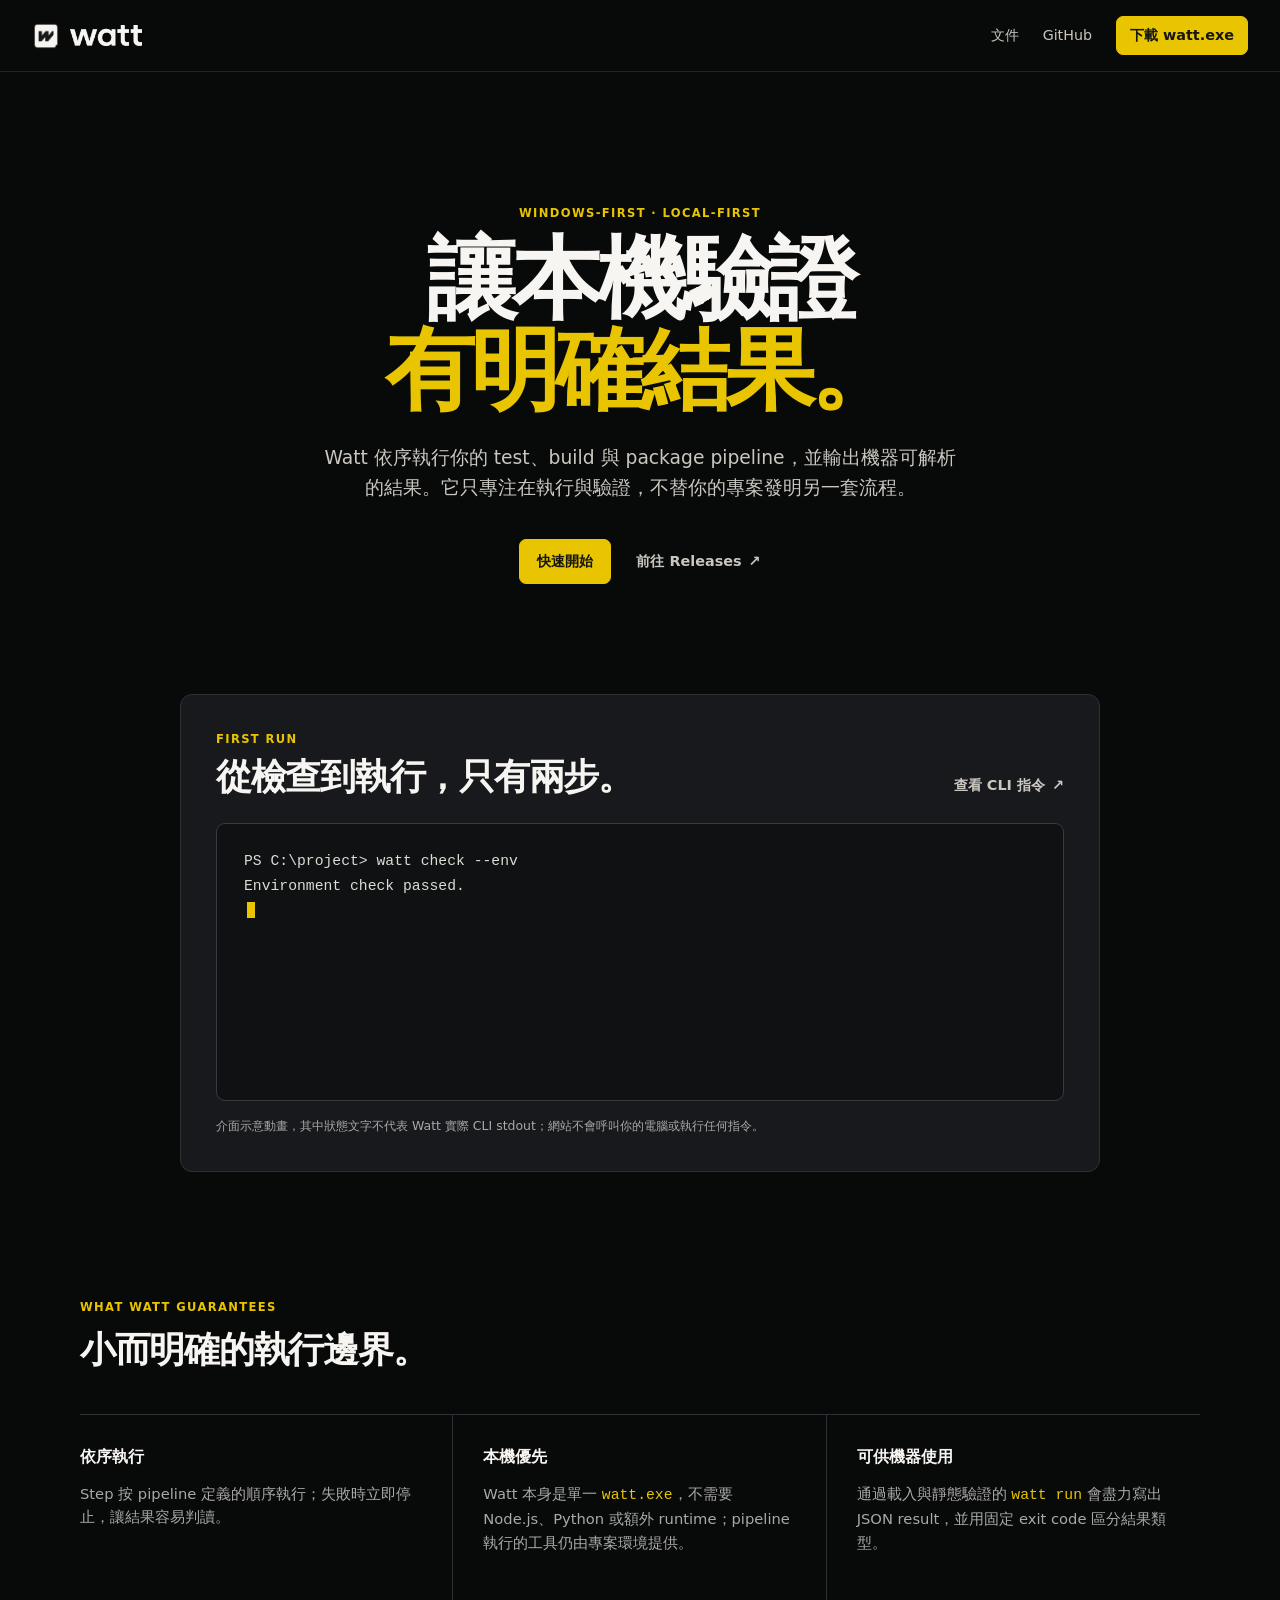
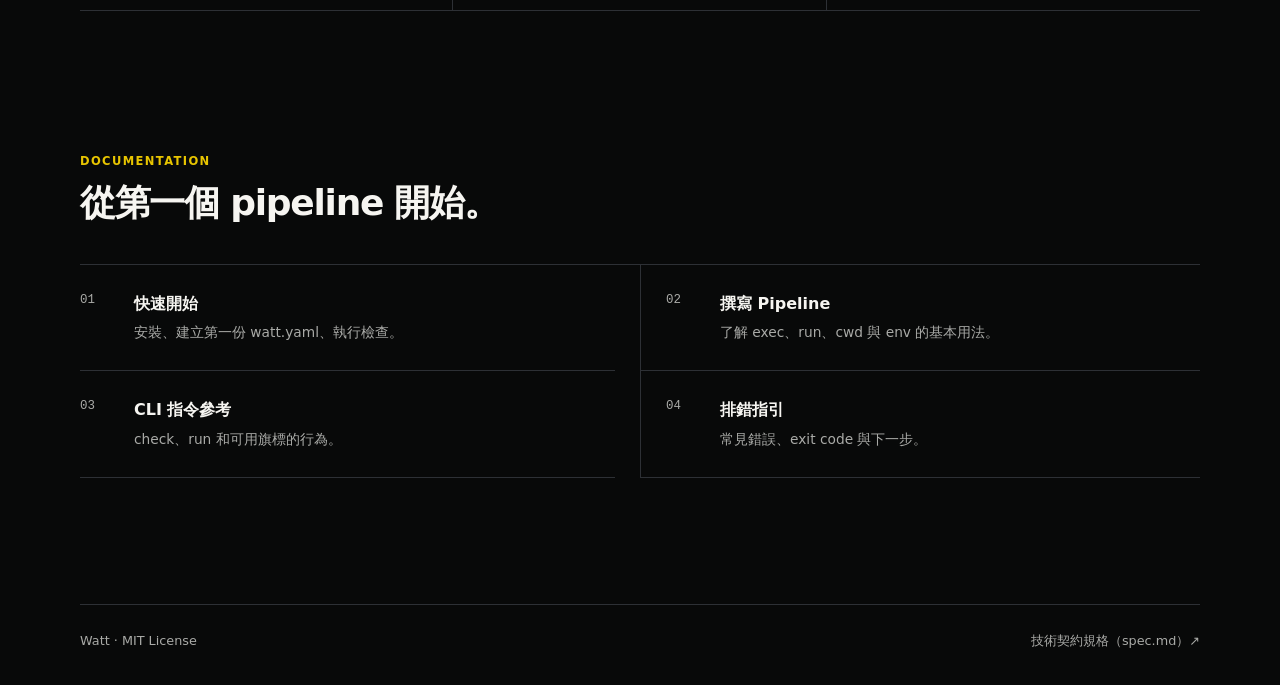
==== site/index.html @ a0d7e228 "site：新增官方網站與文件站（Issue #47／#48／#49） 首頁（品牌 hero、打字機互動示意、四篇文件入口卡片）＋ 四篇使用者導向文件（快速開始、watt.yaml 撰寫手冊、CLI 指" ====
<!doctype html>
<html lang="zh-Hant">
<head>
  <meta charset="utf-8">
  <meta name="viewport" content="width=device-width, initial-scale=1">
  <title>Watt — 本機 Pipeline 執行與驗證</title>
  <meta name="description" content="Watt 是 Windows-first、local-first 的確定性 Pipeline 執行與驗證引擎。">
  <link rel="icon" type="image/png" sizes="32x32" href="assets/img/favicon-32.png">
  <link rel="apple-touch-icon" href="assets/img/apple-touch-icon.png">
  <link rel="stylesheet" href="assets/site.css">
  <script src="assets/site.js" defer></script>
</head>
<body class="home-page">
  <header class="site-header">
    <a class="brand" href="index.html" aria-label="Watt 首頁"><img src="assets/img/watt-icon-inverse.png" width="28" height="28" alt=""><img class="brand-wordmark" src="assets/img/watt-wordmark-reverse.png" width="72" height="21" alt="Watt"></a>
    <nav class="header-nav" aria-label="主要導覽"><a href="docs/getting-started.html">文件</a><a href="https://github.com/bext1998/WattCIAutomationEngine">GitHub</a><a class="button button-small" href="https://github.com/bext1998/WattCIAutomationEngine/releases">下載 watt.exe</a></nav>
  </header>
  <main>
    <section class="home-hero">
      <div class="eyebrow">WINDOWS-FIRST · LOCAL-FIRST</div>
      <h1>讓本機驗證<br><span>有明確結果。</span></h1>
      <p>Watt 依序執行你的 test、build 與 package pipeline，並輸出機器可解析的結果。它只專注在執行與驗證，不替你的專案發明另一套流程。</p>
      <div class="hero-actions"><a class="button" href="docs/getting-started.html">快速開始</a><a class="text-link" href="https://github.com/bext1998/WattCIAutomationEngine/releases">前往 Releases <span aria-hidden="true">↗</span></a></div>
    </section>
    <section class="terminal-showcase" aria-labelledby="terminal-title">
      <div class="terminal-heading"><div><p class="eyebrow">FIRST RUN</p><h2 id="terminal-title">從檢查到執行，只有兩步。</h2></div><a class="text-link" href="docs/cli-reference.html">查看 CLI 指令 <span aria-hidden="true">↗</span></a></div>
      <div class="terminal" data-terminal aria-label="Watt CLI 操作示意動畫"><pre><code data-terminal-output></code><span class="terminal-cursor" aria-hidden="true"></span></pre><template>PS C:\project&gt; watt check --env
Environment check passed.

PS C:\project&gt; watt run
✓ Test
✓ Build

Pipeline "default" completed successfully.
Result written to .watt\result.json</template></div>
      <p class="terminal-caption">介面示意動畫，其中狀態文字不代表 Watt 實際 CLI stdout；網站不會呼叫你的電腦或執行任何指令。</p>
    </section>
    <section class="principles" aria-labelledby="principles-title"><div class="section-intro"><p class="eyebrow">WHAT WATT GUARANTEES</p><h2 id="principles-title">小而明確的執行邊界。</h2></div><div class="principle-grid"><article><h3>依序執行</h3><p>Step 按 pipeline 定義的順序執行；失敗時立即停止，讓結果容易判讀。</p></article><article><h3>本機優先</h3><p>Watt 本身是單一 <code>watt.exe</code>，不需要 Node.js、Python 或額外 runtime；pipeline 執行的工具仍由專案環境提供。</p></article><article><h3>可供機器使用</h3><p>通過載入與靜態驗證的 <code>watt run</code> 會盡力寫出 JSON result，並用固定 exit code 區分結果類型。</p></article></div></section>
    <section class="home-docs" aria-labelledby="docs-title"><div class="section-intro"><p class="eyebrow">DOCUMENTATION</p><h2 id="docs-title">從第一個 pipeline 開始。</h2></div><div class="docs-grid"><a href="docs/getting-started.html"><span>01</span><strong>快速開始</strong><small>安裝、建立第一份 watt.yaml、執行檢查。</small></a><a href="docs/pipeline-authoring.html"><span>02</span><strong>撰寫 Pipeline</strong><small>了解 exec、run、cwd 與 env 的基本用法。</small></a><a href="docs/cli-reference.html"><span>03</span><strong>CLI 指令參考</strong><small>check、run 和可用旗標的行為。</small></a><a href="docs/troubleshooting.html"><span>04</span><strong>排錯指引</strong><small>常見錯誤、exit code 與下一步。</small></a></div></section>
  </main>
  <footer class="site-footer"><span>Watt · MIT License</span><a href="https://github.com/bext1998/WattCIAutomationEngine/blob/main/docs/spec.md">技術契約規格（spec.md）↗</a></footer>
</body>
</html>
---- site/assets/site.css ----
:root { --watt-yellow:#e8c500; --watt-carbon:#17191c; --watt-offwhite:#f6f5f1; --watt-gray:#c9c7c0; --page:#080909; --surface:#17191c; --surface-raised:#202226; --line:#2d3035; --line-soft:#212328; --text:#f6f5f1; --muted:#a9aaa7; --dim:#72746f; --max-content:760px; font-family:Inter,ui-sans-serif,system-ui,-apple-system,BlinkMacSystemFont,"Segoe UI","Noto Sans TC",sans-serif; color:var(--text); background:var(--page); }
*{box-sizing:border-box} html{background:var(--page);scroll-behavior:smooth} body{min-width:320px;margin:0;color:var(--text);background:var(--page);line-height:1.6} a{color:inherit;text-decoration:none} button{font:inherit} code,pre{font-family:"Cascadia Code","SFMono-Regular",Consolas,monospace}
.site-header{min-height:72px;display:flex;align-items:center;justify-content:space-between;gap:24px;padding:0 32px;border-bottom:1px solid var(--line-soft)}.brand{display:inline-flex;align-items:center;gap:10px;flex-shrink:0}.brand img{display:block;object-fit:contain}.brand-wordmark{height:21px;width:auto}.header-nav{display:flex;align-items:center;gap:24px;font-size:.89rem;color:var(--watt-gray)}.header-nav>a:not(.button):hover,.text-link:hover{color:var(--watt-yellow)}.button{display:inline-flex;justify-content:center;align-items:center;min-height:42px;padding:10px 17px;border:1px solid var(--watt-yellow);border-radius:7px;color:#151610;background:var(--watt-yellow);font-size:.9rem;font-weight:700;transition:background .18s ease,border-color .18s ease}.button:hover{background:#f5d52a;border-color:#f5d52a}.button-small{min-height:36px;padding:7px 13px}.text-link{display:inline-flex;gap:7px;align-items:center;font-size:.9rem;font-weight:600;color:var(--watt-gray);transition:color .18s ease}.eyebrow{margin:0 0 12px;color:var(--watt-yellow);font-size:.72rem;font-weight:750;letter-spacing:.12em}
.home-page main{overflow:hidden}.home-hero{width:min(100% - 48px,920px);margin:0 auto;padding:132px 0 110px;text-align:center}.home-hero h1{max-width:820px;margin:0 auto 28px;font-size:clamp(2.8rem,7vw,5.8rem);line-height:1.01;letter-spacing:-.055em}.home-hero h1 span{color:var(--watt-yellow)}.home-hero>p{max-width:640px;margin:0 auto;color:var(--watt-gray);font-size:clamp(1rem,1.8vw,1.17rem)}.hero-actions{display:flex;align-items:center;justify-content:center;gap:25px;margin-top:36px}.terminal-showcase{width:min(100% - 48px,920px);margin:0 auto;padding:35px;border:1px solid var(--line);border-radius:12px;background:var(--surface)}.terminal-heading{display:flex;align-items:flex-end;justify-content:space-between;gap:24px;margin-bottom:26px}.terminal-heading .eyebrow{margin-bottom:7px}.terminal-heading h2,.section-intro h2{margin:0;letter-spacing:-.035em;font-size:clamp(1.55rem,3vw,2.25rem);line-height:1.15}.terminal{min-height:278px;padding:25px 27px;overflow:auto;border:1px solid #383b40;border-radius:9px;background:#101113}.terminal pre{margin:0;color:#d9ddd4;font-size:.92rem;line-height:1.72;white-space:pre-wrap}.terminal-cursor{display:inline-block;width:8px;height:1.1em;margin-left:3px;vertical-align:-2px;background:var(--watt-yellow);animation:blink .9s step-end infinite}.terminal-caption{margin:15px 0 0;color:var(--muted);font-size:.78rem}.principles,.home-docs{width:min(100% - 48px,1120px);margin:0 auto;padding:126px 0}.section-intro{max-width:570px}.principle-grid{display:grid;grid-template-columns:repeat(3,1fr);gap:0;margin-top:44px;border-top:1px solid var(--line);border-bottom:1px solid var(--line)}.principle-grid article{min-height:195px;padding:29px 30px 26px 0;border-right:1px solid var(--line)}.principle-grid article+article{padding-left:30px}.principle-grid article:last-child{border-right:0}.principle-grid h3{margin:0 0 12px;font-size:1rem}.principle-grid p{margin:0;color:var(--muted);font-size:.92rem}.principle-grid code{color:var(--watt-yellow)}.home-docs{padding-top:15px}.docs-grid{display:grid;grid-template-columns:repeat(2,1fr);margin-top:40px;border-top:1px solid var(--line)}.docs-grid a{display:grid;grid-template-columns:42px 1fr;gap:0 12px;padding:26px 26px 27px 0;border-bottom:1px solid var(--line)}.docs-grid a:nth-child(odd){margin-right:25px}.docs-grid a:nth-child(even){padding-left:25px;border-left:1px solid var(--line)}.docs-grid a:hover strong{color:var(--watt-yellow)}.docs-grid span{grid-row:span 2;color:var(--muted);font-family:"Cascadia Code",monospace;font-size:.78rem}.docs-grid strong{margin-bottom:5px;font-size:1rem;transition:color .18s ease}.docs-grid small{color:var(--muted);font-size:.86rem}.site-footer{display:flex;justify-content:space-between;gap:16px;width:min(100% - 48px,1120px);margin:0 auto;padding:26px 0 34px;border-top:1px solid var(--line);color:var(--muted);font-size:.8rem}.site-footer a:hover{color:var(--watt-yellow)}
.docs-shell{display:grid;grid-template-columns:266px minmax(0,1fr) 210px;min-height:calc(100vh - 72px)}.docs-sidebar{position:sticky;top:0;align-self:start;height:calc(100vh - 72px);overflow-y:auto;padding:25px 18px 42px 24px;border-right:1px solid var(--line-soft)}.docs-sidebar h2{margin:27px 0 8px;color:var(--watt-gray);font-size:.75rem;letter-spacing:.02em}.docs-sidebar ul{margin:0;padding:0;list-style:none}.docs-sidebar a{display:block;padding:7px 9px;border-radius:6px;color:var(--muted);font-size:.87rem}.docs-sidebar a:hover{color:var(--text);background:var(--surface)}.docs-sidebar a[aria-current="page"]{color:var(--text);background:#27292d}.docs-sidebar .sidebar-home{padding-left:9px;color:var(--watt-gray)}.docs-content{width:min(calc(100% - 112px),var(--max-content));min-height:calc(100vh - 72px);margin-left:56px;padding:63px 0 110px}.docs-content h1{margin:0 0 17px;font-size:clamp(2.25rem,5vw,3.4rem);letter-spacing:-.05em;line-height:1.08}.docs-content h2{margin:60px 0 17px;padding-top:5px;font-size:1.55rem;letter-spacing:-.03em;line-height:1.2}.docs-content h3{margin:34px 0 10px;font-size:1.04rem}.docs-content p,.docs-content li{color:var(--watt-gray);font-size:.96rem}.docs-content p{margin:0 0 18px}.docs-content ul,.docs-content ol{padding-left:23px;margin:0 0 20px}.docs-content li+li{margin-top:8px}.docs-content a:not(.button){color:var(--watt-yellow);text-decoration:underline;text-underline-offset:3px}.lead{max-width:700px;color:var(--watt-gray);font-size:1.12rem!important;line-height:1.65}.guide-notice{display:flex;gap:12px;margin:30px 0 34px;padding:14px 16px;border:1px solid #4b4935;border-radius:8px;background:#201f18;color:var(--watt-gray);font-size:.86rem}.guide-notice strong{color:var(--watt-yellow);white-space:nowrap}.docs-content :not(pre)>code{padding:2px 5px;border-radius:4px;color:#e0decc;background:var(--surface-raised);font-size:.86em}.code-block{position:relative;margin:22px 0 25px;border:1px solid #34373d;border-radius:8px;overflow:hidden;background:#151618}.code-block-header{display:flex;align-items:center;justify-content:space-between;min-height:44px;padding:0 12px 0 16px;border-bottom:1px solid #34373d;color:var(--muted);font-family:"Cascadia Code",monospace;font-size:.78rem}.copy-button{padding:5px 8px;border:1px solid #55585d;border-radius:5px;color:var(--watt-gray);background:transparent;font-size:.73rem;cursor:pointer}.copy-button:hover,.copy-button:focus-visible{border-color:var(--watt-yellow);color:var(--watt-yellow);outline:0}.code-block pre{margin:0;padding:18px;overflow-x:auto;color:#e6e5dc;font-size:.84rem;line-height:1.65}.field-table,.exit-table{width:100%;margin:21px 0 28px;border-collapse:collapse;font-size:.88rem}.field-table th,.field-table td,.exit-table th,.exit-table td{padding:11px 12px;border:1px solid var(--line);text-align:left;vertical-align:top}.field-table th,.exit-table th{color:var(--watt-gray);background:var(--surface);font-size:.76rem}.field-table td,.exit-table td{color:var(--muted)}.field-table td:first-child,.exit-table td:first-child{color:var(--text);font-family:"Cascadia Code",monospace;white-space:nowrap}.callout{margin:25px 0;padding:15px 17px;border-left:3px solid var(--watt-yellow);background:var(--surface);color:var(--watt-gray);font-size:.9rem}.toc{position:sticky;top:0;align-self:start;padding:65px 20px 30px;border-left:1px solid var(--line-soft)}.toc p{margin:0 0 10px;color:var(--muted);font-size:.72rem;font-weight:700;letter-spacing:.09em}.toc a{display:block;margin:9px 0;color:var(--muted);font-size:.79rem}.toc a:hover{color:var(--watt-yellow)}.table-wrap{overflow-x:auto}
@keyframes blink{50%{opacity:0}}@media(max-width:980px){.docs-shell{grid-template-columns:225px minmax(0,1fr)}.toc{display:none}.docs-content{width:min(calc(100% - 96px),var(--max-content));margin-left:48px}}@media(max-width:700px){.site-header{min-height:62px;padding:0 18px}.header-nav{gap:14px;font-size:.8rem}.header-nav>a:nth-child(2){display:none}.button-small{min-height:32px;padding:6px 9px}.home-hero{width:min(100% - 36px,920px);padding:90px 0 74px;text-align:left}.home-hero h1,.home-hero>p{margin-left:0}.hero-actions{justify-content:flex-start}.terminal-showcase,.principles,.home-docs,.site-footer{width:min(100% - 36px,920px)}.terminal-showcase{padding:23px 18px}.terminal-heading{align-items:flex-start;flex-direction:column}.terminal{min-height:236px;padding:18px}.principles,.home-docs{padding:86px 0}.principle-grid,.docs-grid{grid-template-columns:1fr}.principle-grid article,.principle-grid article+article{min-height:auto;padding:24px 0;border-right:0;border-bottom:1px solid var(--line)}.principle-grid article:last-child{border-bottom:0}.docs-grid a:nth-child(odd){margin-right:0}.docs-grid a:nth-child(even){padding-left:0;border-left:0}.site-footer{flex-direction:column}.docs-shell{display:block}.docs-sidebar{position:static;height:auto;padding:13px 18px;overflow-x:auto;border-right:0;border-bottom:1px solid var(--line-soft);white-space:nowrap}.docs-sidebar h2{display:none}.docs-sidebar ul{display:flex;gap:4px}.docs-sidebar a{display:inline-block}.docs-sidebar .sidebar-home{margin-right:8px}.docs-content{width:min(100% - 36px,var(--max-content));min-height:auto;margin-left:0;padding:46px 0 80px}.docs-content h2{margin-top:47px}.guide-notice{align-items:flex-start;flex-direction:column;gap:5px}}@media(prefers-reduced-motion:reduce){html{scroll-behavior:auto}.terminal-cursor{animation:none}}
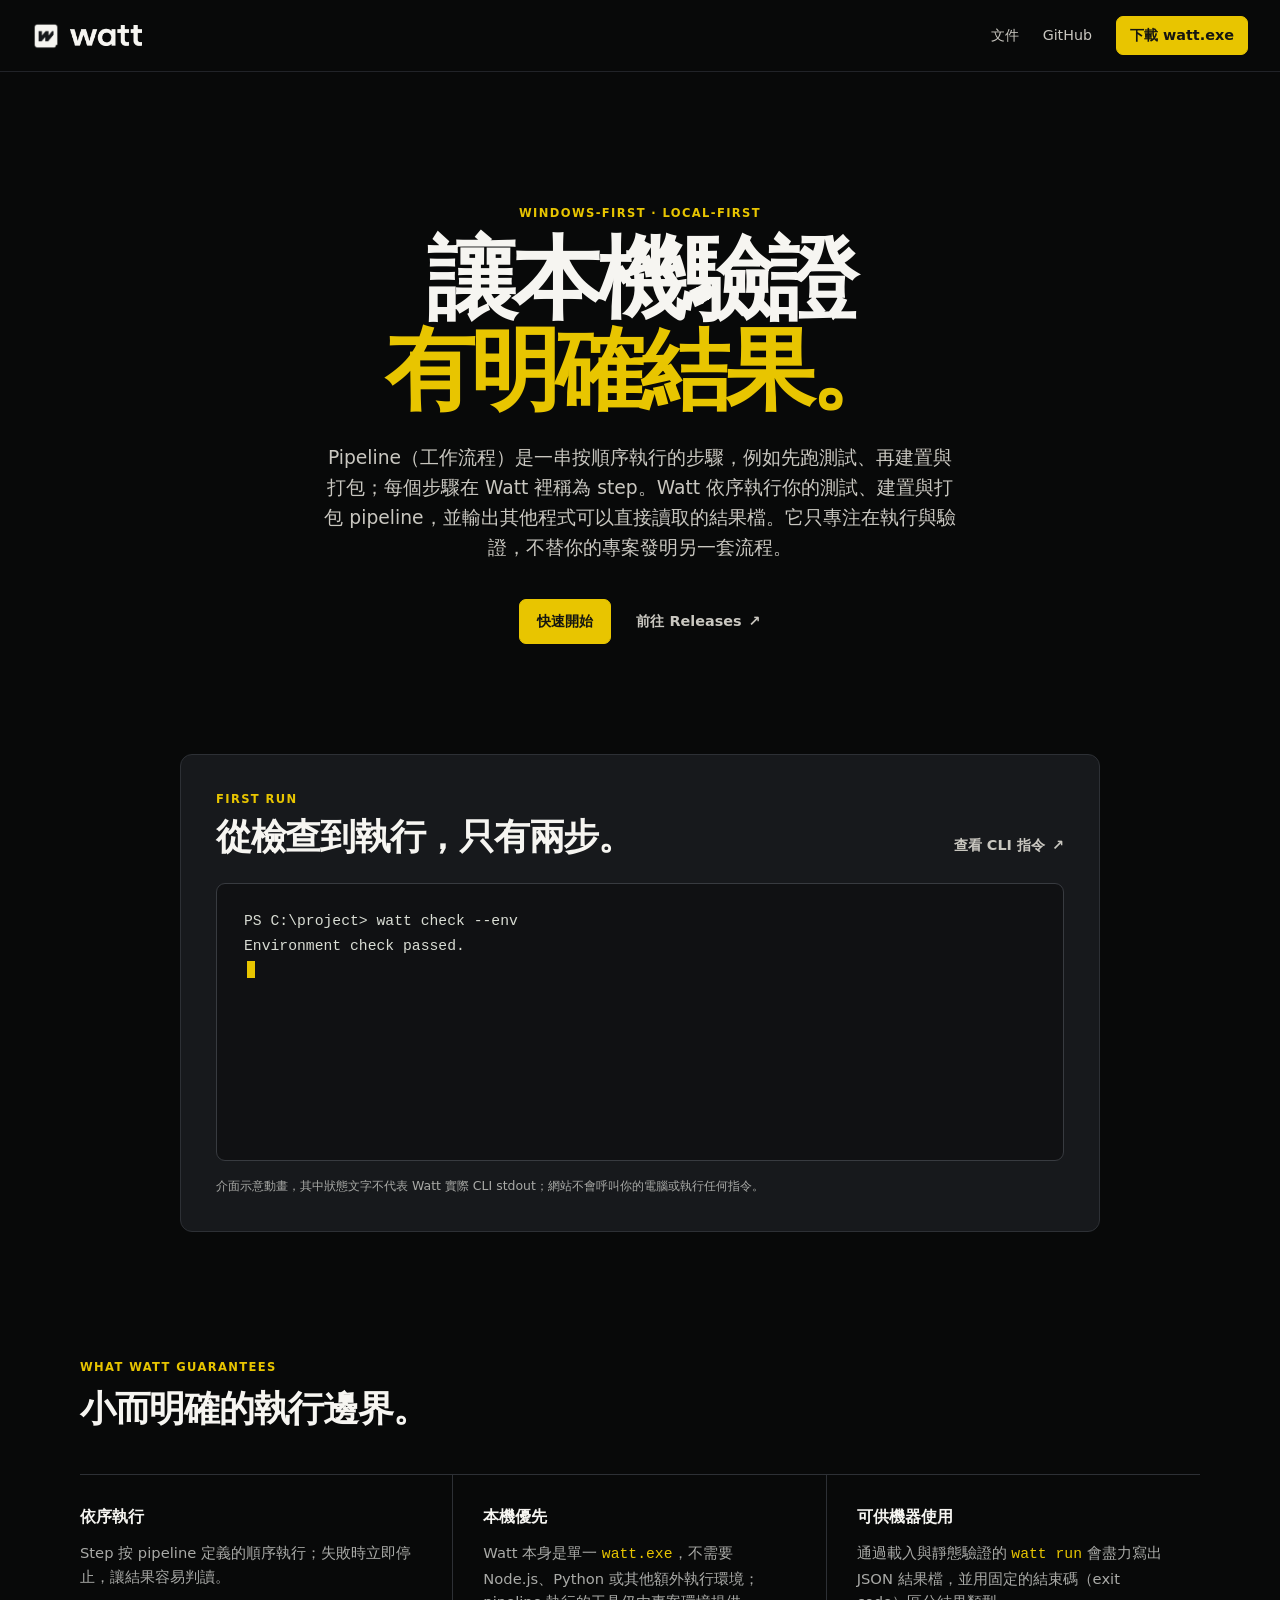
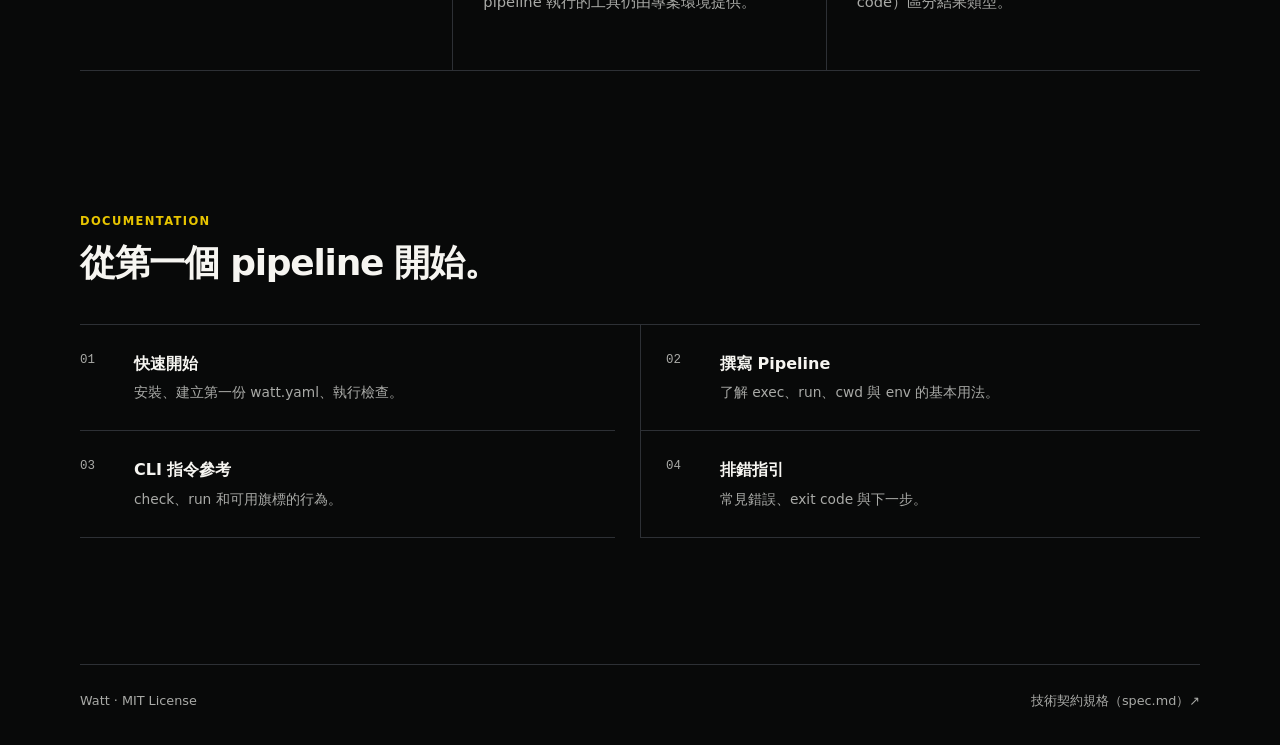
==== commit 64ede7c0: "site：文案講人話——首次出現的術語加上白話定義（plain-language audit）" ====
--- a/site/index.html
+++ b/site/index.html
@@ -19,7 +19,7 @@
     <section class="home-hero">
       <div class="eyebrow">WINDOWS-FIRST · LOCAL-FIRST</div>
       <h1>讓本機驗證<br><span>有明確結果。</span></h1>
-      <p>Watt 依序執行你的 test、build 與 package pipeline，並輸出機器可解析的結果。它只專注在執行與驗證，不替你的專案發明另一套流程。</p>
+      <p>Pipeline（工作流程）是一串按順序執行的步驟，例如先跑測試、再建置與打包；每個步驟在 Watt 裡稱為 step。Watt 依序執行你的測試、建置與打包 pipeline，並輸出其他程式可以直接讀取的結果檔。它只專注在執行與驗證，不替你的專案發明另一套流程。</p>
       <div class="hero-actions"><a class="button" href="docs/getting-started.html">快速開始</a><a class="text-link" href="https://github.com/bext1998/WattCIAutomationEngine/releases">前往 Releases <span aria-hidden="true">↗</span></a></div>
     </section>
     <section class="terminal-showcase" aria-labelledby="terminal-title">
@@ -35,7 +35,7 @@
 Result written to .watt\result.json</template></div>
       <p class="terminal-caption">介面示意動畫，其中狀態文字不代表 Watt 實際 CLI stdout；網站不會呼叫你的電腦或執行任何指令。</p>
     </section>
-    <section class="principles" aria-labelledby="principles-title"><div class="section-intro"><p class="eyebrow">WHAT WATT GUARANTEES</p><h2 id="principles-title">小而明確的執行邊界。</h2></div><div class="principle-grid"><article><h3>依序執行</h3><p>Step 按 pipeline 定義的順序執行；失敗時立即停止，讓結果容易判讀。</p></article><article><h3>本機優先</h3><p>Watt 本身是單一 <code>watt.exe</code>，不需要 Node.js、Python 或額外 runtime；pipeline 執行的工具仍由專案環境提供。</p></article><article><h3>可供機器使用</h3><p>通過載入與靜態驗證的 <code>watt run</code> 會盡力寫出 JSON result，並用固定 exit code 區分結果類型。</p></article></div></section>
+    <section class="principles" aria-labelledby="principles-title"><div class="section-intro"><p class="eyebrow">WHAT WATT GUARANTEES</p><h2 id="principles-title">小而明確的執行邊界。</h2></div><div class="principle-grid"><article><h3>依序執行</h3><p>Step 按 pipeline 定義的順序執行；失敗時立即停止，讓結果容易判讀。</p></article><article><h3>本機優先</h3><p>Watt 本身是單一 <code>watt.exe</code>，不需要 Node.js、Python 或其他額外執行環境；pipeline 執行的工具仍由專案環境提供。</p></article><article><h3>可供機器使用</h3><p>通過載入與靜態驗證的 <code>watt run</code> 會盡力寫出 JSON 結果檔，並用固定的結束碼（exit code）區分結果類型。</p></article></div></section>
     <section class="home-docs" aria-labelledby="docs-title"><div class="section-intro"><p class="eyebrow">DOCUMENTATION</p><h2 id="docs-title">從第一個 pipeline 開始。</h2></div><div class="docs-grid"><a href="docs/getting-started.html"><span>01</span><strong>快速開始</strong><small>安裝、建立第一份 watt.yaml、執行檢查。</small></a><a href="docs/pipeline-authoring.html"><span>02</span><strong>撰寫 Pipeline</strong><small>了解 exec、run、cwd 與 env 的基本用法。</small></a><a href="docs/cli-reference.html"><span>03</span><strong>CLI 指令參考</strong><small>check、run 和可用旗標的行為。</small></a><a href="docs/troubleshooting.html"><span>04</span><strong>排錯指引</strong><small>常見錯誤、exit code 與下一步。</small></a></div></section>
   </main>
   <footer class="site-footer"><span>Watt · MIT License</span><a href="https://github.com/bext1998/WattCIAutomationEngine/blob/main/docs/spec.md">技術契約規格（spec.md）↗</a></footer>
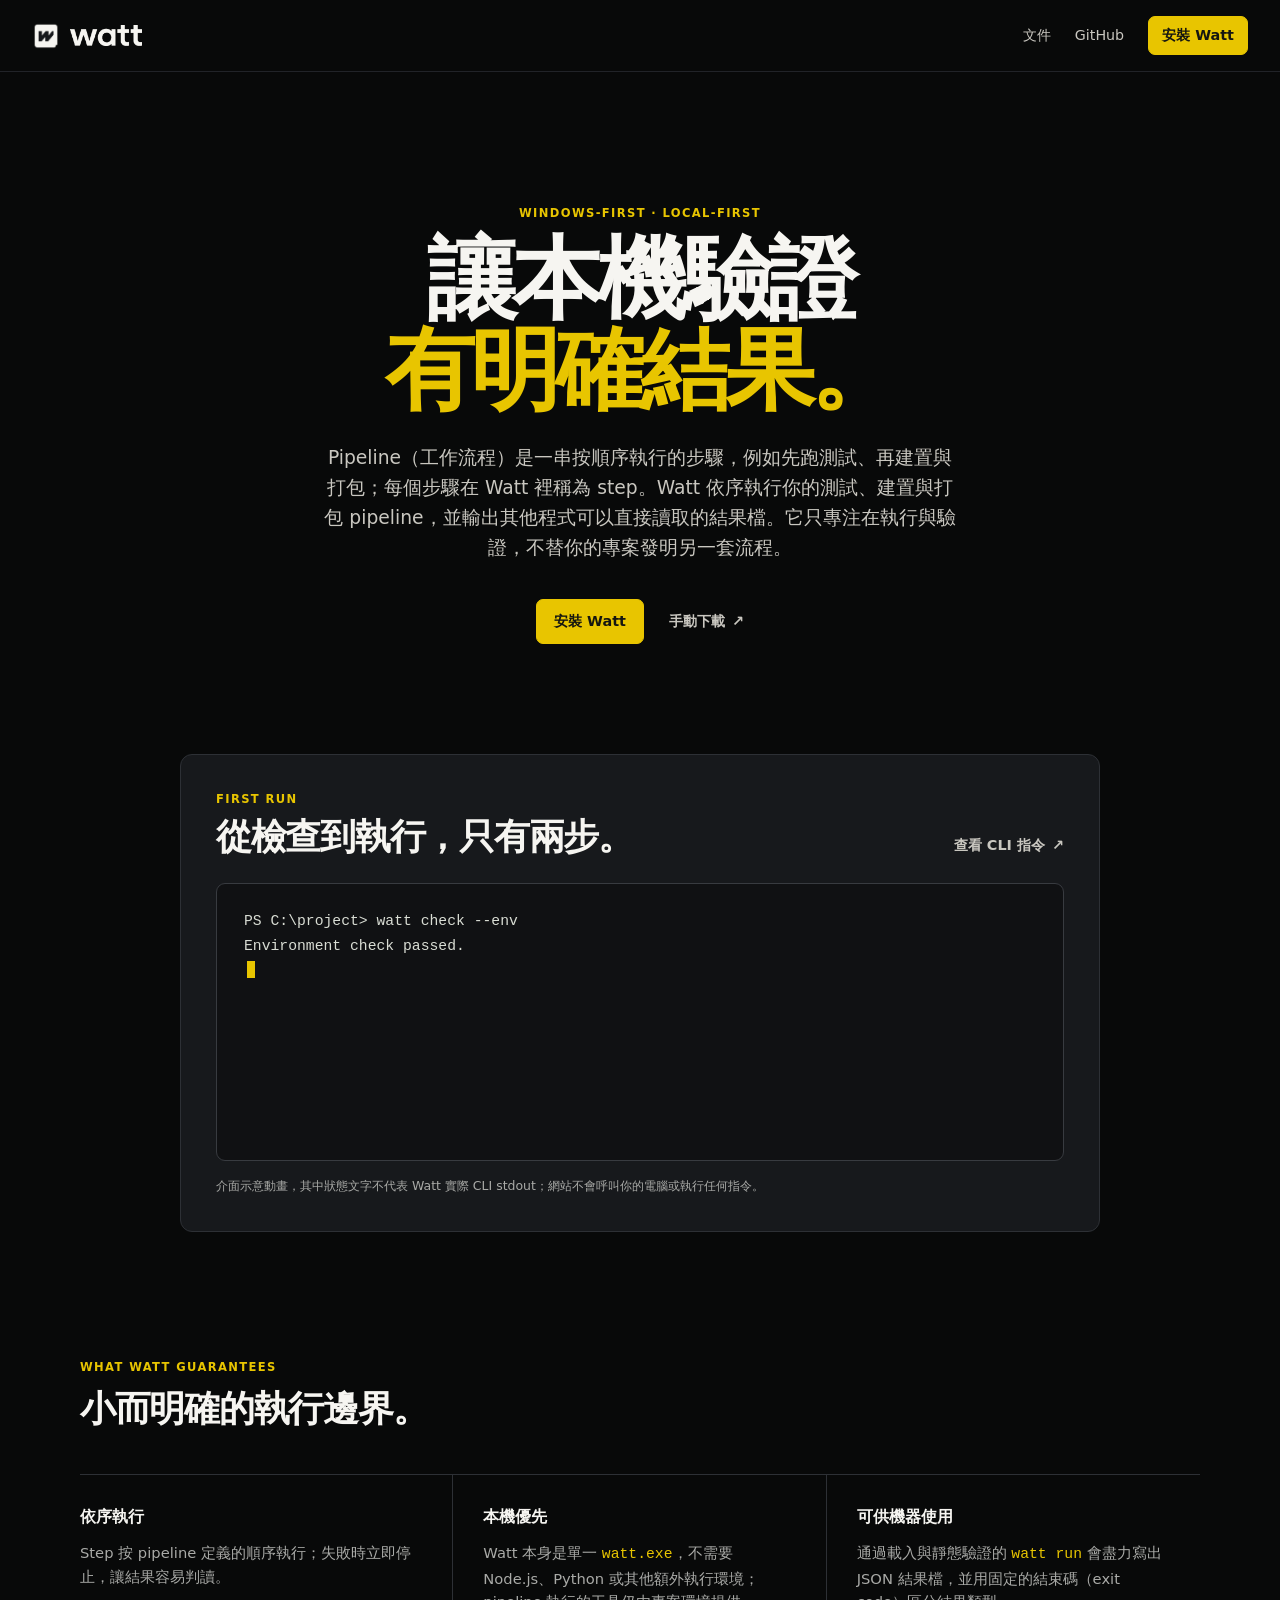
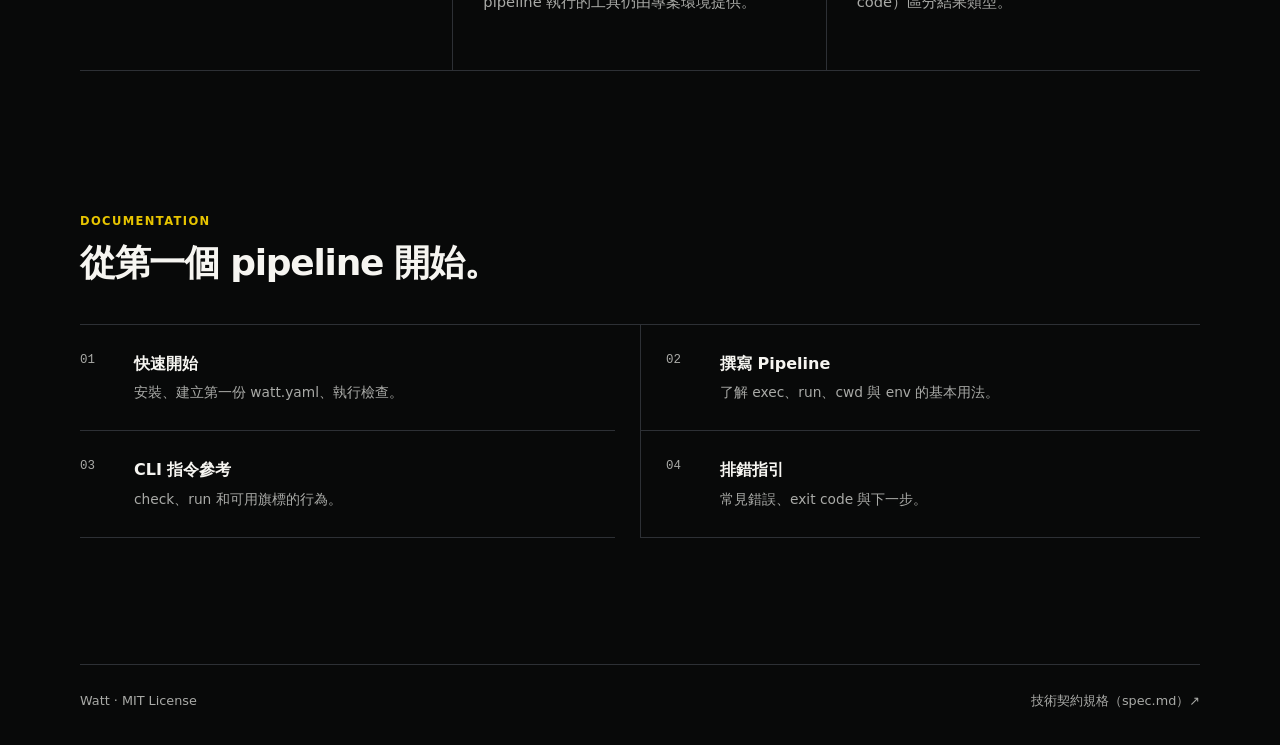
==== commit 20e87662: "feat: add Windows PowerShell installer Closes #54" ====
--- a/site/index.html
+++ b/site/index.html
@@ -13,14 +13,14 @@
 <body class="home-page">
   <header class="site-header">
     <a class="brand" href="index.html" aria-label="Watt 首頁"><img src="assets/img/watt-icon-inverse.png" width="28" height="28" alt=""><img class="brand-wordmark" src="assets/img/watt-wordmark-reverse.png" width="72" height="21" alt="Watt"></a>
-    <nav class="header-nav" aria-label="主要導覽"><a href="docs/getting-started.html">文件</a><a href="https://github.com/bext1998/WattCIAutomationEngine">GitHub</a><a class="button button-small" href="https://github.com/bext1998/WattCIAutomationEngine/releases">下載 watt.exe</a></nav>
+    <nav class="header-nav" aria-label="主要導覽"><a href="docs/getting-started.html">文件</a><a href="https://github.com/bext1998/WattCIAutomationEngine">GitHub</a><a class="button button-small" href="docs/getting-started.html#install">安裝 Watt</a></nav>
   </header>
   <main>
     <section class="home-hero">
       <div class="eyebrow">WINDOWS-FIRST · LOCAL-FIRST</div>
       <h1>讓本機驗證<br><span>有明確結果。</span></h1>
       <p>Pipeline（工作流程）是一串按順序執行的步驟，例如先跑測試、再建置與打包；每個步驟在 Watt 裡稱為 step。Watt 依序執行你的測試、建置與打包 pipeline，並輸出其他程式可以直接讀取的結果檔。它只專注在執行與驗證，不替你的專案發明另一套流程。</p>
-      <div class="hero-actions"><a class="button" href="docs/getting-started.html">快速開始</a><a class="text-link" href="https://github.com/bext1998/WattCIAutomationEngine/releases">前往 Releases <span aria-hidden="true">↗</span></a></div>
+      <div class="hero-actions"><a class="button" href="docs/getting-started.html#install">安裝 Watt</a><a class="text-link" href="https://github.com/bext1998/WattCIAutomationEngine/releases">手動下載 <span aria-hidden="true">↗</span></a></div>
     </section>
     <section class="terminal-showcase" aria-labelledby="terminal-title">
       <div class="terminal-heading"><div><p class="eyebrow">FIRST RUN</p><h2 id="terminal-title">從檢查到執行，只有兩步。</h2></div><a class="text-link" href="docs/cli-reference.html">查看 CLI 指令 <span aria-hidden="true">↗</span></a></div>
--- a/site/assets/site.css
+++ b/site/assets/site.css
@@ -3,4 +3,4 @@
 .site-header{min-height:72px;display:flex;align-items:center;justify-content:space-between;gap:24px;padding:0 32px;border-bottom:1px solid var(--line-soft)}.brand{display:inline-flex;align-items:center;gap:10px;flex-shrink:0}.brand img{display:block;object-fit:contain}.brand-wordmark{height:21px;width:auto}.header-nav{display:flex;align-items:center;gap:24px;font-size:.89rem;color:var(--watt-gray)}.header-nav>a:not(.button):hover,.text-link:hover{color:var(--watt-yellow)}.button{display:inline-flex;justify-content:center;align-items:center;min-height:42px;padding:10px 17px;border:1px solid var(--watt-yellow);border-radius:7px;color:#151610;background:var(--watt-yellow);font-size:.9rem;font-weight:700;transition:background .18s ease,border-color .18s ease}.button:hover{background:#f5d52a;border-color:#f5d52a}.button-small{min-height:36px;padding:7px 13px}.text-link{display:inline-flex;gap:7px;align-items:center;font-size:.9rem;font-weight:600;color:var(--watt-gray);transition:color .18s ease}.eyebrow{margin:0 0 12px;color:var(--watt-yellow);font-size:.72rem;font-weight:750;letter-spacing:.12em}
 .home-page main{overflow:hidden}.home-hero{width:min(100% - 48px,920px);margin:0 auto;padding:132px 0 110px;text-align:center}.home-hero h1{max-width:820px;margin:0 auto 28px;font-size:clamp(2.8rem,7vw,5.8rem);line-height:1.01;letter-spacing:-.055em}.home-hero h1 span{color:var(--watt-yellow)}.home-hero>p{max-width:640px;margin:0 auto;color:var(--watt-gray);font-size:clamp(1rem,1.8vw,1.17rem)}.hero-actions{display:flex;align-items:center;justify-content:center;gap:25px;margin-top:36px}.terminal-showcase{width:min(100% - 48px,920px);margin:0 auto;padding:35px;border:1px solid var(--line);border-radius:12px;background:var(--surface)}.terminal-heading{display:flex;align-items:flex-end;justify-content:space-between;gap:24px;margin-bottom:26px}.terminal-heading .eyebrow{margin-bottom:7px}.terminal-heading h2,.section-intro h2{margin:0;letter-spacing:-.035em;font-size:clamp(1.55rem,3vw,2.25rem);line-height:1.15}.terminal{min-height:278px;padding:25px 27px;overflow:auto;border:1px solid #383b40;border-radius:9px;background:#101113}.terminal pre{margin:0;color:#d9ddd4;font-size:.92rem;line-height:1.72;white-space:pre-wrap}.terminal-cursor{display:inline-block;width:8px;height:1.1em;margin-left:3px;vertical-align:-2px;background:var(--watt-yellow);animation:blink .9s step-end infinite}.terminal-caption{margin:15px 0 0;color:var(--muted);font-size:.78rem}.principles,.home-docs{width:min(100% - 48px,1120px);margin:0 auto;padding:126px 0}.section-intro{max-width:570px}.principle-grid{display:grid;grid-template-columns:repeat(3,1fr);gap:0;margin-top:44px;border-top:1px solid var(--line);border-bottom:1px solid var(--line)}.principle-grid article{min-height:195px;padding:29px 30px 26px 0;border-right:1px solid var(--line)}.principle-grid article+article{padding-left:30px}.principle-grid article:last-child{border-right:0}.principle-grid h3{margin:0 0 12px;font-size:1rem}.principle-grid p{margin:0;color:var(--muted);font-size:.92rem}.principle-grid code{color:var(--watt-yellow)}.home-docs{padding-top:15px}.docs-grid{display:grid;grid-template-columns:repeat(2,1fr);margin-top:40px;border-top:1px solid var(--line)}.docs-grid a{display:grid;grid-template-columns:42px 1fr;gap:0 12px;padding:26px 26px 27px 0;border-bottom:1px solid var(--line)}.docs-grid a:nth-child(odd){margin-right:25px}.docs-grid a:nth-child(even){padding-left:25px;border-left:1px solid var(--line)}.docs-grid a:hover strong{color:var(--watt-yellow)}.docs-grid span{grid-row:span 2;color:var(--muted);font-family:"Cascadia Code",monospace;font-size:.78rem}.docs-grid strong{margin-bottom:5px;font-size:1rem;transition:color .18s ease}.docs-grid small{color:var(--muted);font-size:.86rem}.site-footer{display:flex;justify-content:space-between;gap:16px;width:min(100% - 48px,1120px);margin:0 auto;padding:26px 0 34px;border-top:1px solid var(--line);color:var(--muted);font-size:.8rem}.site-footer a:hover{color:var(--watt-yellow)}
 .docs-shell{display:grid;grid-template-columns:266px minmax(0,1fr) 210px;min-height:calc(100vh - 72px)}.docs-sidebar{position:sticky;top:0;align-self:start;height:calc(100vh - 72px);overflow-y:auto;padding:25px 18px 42px 24px;border-right:1px solid var(--line-soft)}.docs-sidebar h2{margin:27px 0 8px;color:var(--watt-gray);font-size:.75rem;letter-spacing:.02em}.docs-sidebar ul{margin:0;padding:0;list-style:none}.docs-sidebar a{display:block;padding:7px 9px;border-radius:6px;color:var(--muted);font-size:.87rem}.docs-sidebar a:hover{color:var(--text);background:var(--surface)}.docs-sidebar a[aria-current="page"]{color:var(--text);background:#27292d}.docs-sidebar .sidebar-home{padding-left:9px;color:var(--watt-gray)}.docs-content{width:min(calc(100% - 112px),var(--max-content));min-height:calc(100vh - 72px);margin-left:56px;padding:63px 0 110px}.docs-content h1{margin:0 0 17px;font-size:clamp(2.25rem,5vw,3.4rem);letter-spacing:-.05em;line-height:1.08}.docs-content h2{margin:60px 0 17px;padding-top:5px;font-size:1.55rem;letter-spacing:-.03em;line-height:1.2}.docs-content h3{margin:34px 0 10px;font-size:1.04rem}.docs-content p,.docs-content li{color:var(--watt-gray);font-size:.96rem}.docs-content p{margin:0 0 18px}.docs-content ul,.docs-content ol{padding-left:23px;margin:0 0 20px}.docs-content li+li{margin-top:8px}.docs-content a:not(.button){color:var(--watt-yellow);text-decoration:underline;text-underline-offset:3px}.lead{max-width:700px;color:var(--watt-gray);font-size:1.12rem!important;line-height:1.65}.guide-notice{display:flex;gap:12px;margin:30px 0 34px;padding:14px 16px;border:1px solid #4b4935;border-radius:8px;background:#201f18;color:var(--watt-gray);font-size:.86rem}.guide-notice strong{color:var(--watt-yellow);white-space:nowrap}.docs-content :not(pre)>code{padding:2px 5px;border-radius:4px;color:#e0decc;background:var(--surface-raised);font-size:.86em}.code-block{position:relative;margin:22px 0 25px;border:1px solid #34373d;border-radius:8px;overflow:hidden;background:#151618}.code-block-header{display:flex;align-items:center;justify-content:space-between;min-height:44px;padding:0 12px 0 16px;border-bottom:1px solid #34373d;color:var(--muted);font-family:"Cascadia Code",monospace;font-size:.78rem}.copy-button{padding:5px 8px;border:1px solid #55585d;border-radius:5px;color:var(--watt-gray);background:transparent;font-size:.73rem;cursor:pointer}.copy-button:hover,.copy-button:focus-visible{border-color:var(--watt-yellow);color:var(--watt-yellow);outline:0}.code-block pre{margin:0;padding:18px;overflow-x:auto;color:#e6e5dc;font-size:.84rem;line-height:1.65}.field-table,.exit-table{width:100%;margin:21px 0 28px;border-collapse:collapse;font-size:.88rem}.field-table th,.field-table td,.exit-table th,.exit-table td{padding:11px 12px;border:1px solid var(--line);text-align:left;vertical-align:top}.field-table th,.exit-table th{color:var(--watt-gray);background:var(--surface);font-size:.76rem}.field-table td,.exit-table td{color:var(--muted)}.field-table td:first-child,.exit-table td:first-child{color:var(--text);font-family:"Cascadia Code",monospace;white-space:nowrap}.callout{margin:25px 0;padding:15px 17px;border-left:3px solid var(--watt-yellow);background:var(--surface);color:var(--watt-gray);font-size:.9rem}.toc{position:sticky;top:0;align-self:start;padding:65px 20px 30px;border-left:1px solid var(--line-soft)}.toc p{margin:0 0 10px;color:var(--muted);font-size:.72rem;font-weight:700;letter-spacing:.09em}.toc a{display:block;margin:9px 0;color:var(--muted);font-size:.79rem}.toc a:hover{color:var(--watt-yellow)}.table-wrap{overflow-x:auto}
-@keyframes blink{50%{opacity:0}}@media(max-width:980px){.docs-shell{grid-template-columns:225px minmax(0,1fr)}.toc{display:none}.docs-content{width:min(calc(100% - 96px),var(--max-content));margin-left:48px}}@media(max-width:700px){.site-header{min-height:62px;padding:0 18px}.header-nav{gap:14px;font-size:.8rem}.header-nav>a:nth-child(2){display:none}.button-small{min-height:32px;padding:6px 9px}.home-hero{width:min(100% - 36px,920px);padding:90px 0 74px;text-align:left}.home-hero h1,.home-hero>p{margin-left:0}.hero-actions{justify-content:flex-start}.terminal-showcase,.principles,.home-docs,.site-footer{width:min(100% - 36px,920px)}.terminal-showcase{padding:23px 18px}.terminal-heading{align-items:flex-start;flex-direction:column}.terminal{min-height:236px;padding:18px}.principles,.home-docs{padding:86px 0}.principle-grid,.docs-grid{grid-template-columns:1fr}.principle-grid article,.principle-grid article+article{min-height:auto;padding:24px 0;border-right:0;border-bottom:1px solid var(--line)}.principle-grid article:last-child{border-bottom:0}.docs-grid a:nth-child(odd){margin-right:0}.docs-grid a:nth-child(even){padding-left:0;border-left:0}.site-footer{flex-direction:column}.docs-shell{display:block}.docs-sidebar{position:static;height:auto;padding:13px 18px;overflow-x:auto;border-right:0;border-bottom:1px solid var(--line-soft);white-space:nowrap}.docs-sidebar h2{display:none}.docs-sidebar ul{display:flex;gap:4px}.docs-sidebar a{display:inline-block}.docs-sidebar .sidebar-home{margin-right:8px}.docs-content{width:min(100% - 36px,var(--max-content));min-height:auto;margin-left:0;padding:46px 0 80px}.docs-content h2{margin-top:47px}.guide-notice{align-items:flex-start;flex-direction:column;gap:5px}}@media(prefers-reduced-motion:reduce){html{scroll-behavior:auto}.terminal-cursor{animation:none}}
+@keyframes blink{50%{opacity:0}}@media(max-width:980px){.docs-shell{grid-template-columns:225px minmax(0,1fr)}.toc{display:none}.docs-content{width:min(calc(100% - 96px),var(--max-content));margin-left:48px}}@media(max-width:700px){.site-header{min-height:62px;padding:0 18px}.header-nav{gap:14px;font-size:.8rem}.header-nav>a:nth-child(2){display:none}.button-small{min-height:32px;padding:6px 9px}.home-hero{width:min(100% - 36px,920px);padding:90px 0 74px;text-align:left}.home-hero h1,.home-hero>p{margin-left:0}.hero-actions{justify-content:flex-start}.terminal-showcase,.principles,.home-docs,.site-footer{width:min(100% - 36px,920px)}.terminal-showcase{padding:23px 18px}.terminal-heading{align-items:flex-start;flex-direction:column}.terminal{min-height:236px;padding:18px}.principles,.home-docs{padding:86px 0}.principle-grid,.docs-grid{grid-template-columns:1fr}.principle-grid article,.principle-grid article+article{min-height:auto;padding:24px 0;border-right:0;border-bottom:1px solid var(--line)}.principle-grid article:last-child{border-bottom:0}.docs-grid a:nth-child(odd){margin-right:0}.docs-grid a:nth-child(even){padding-left:0;border-left:0}.site-footer{flex-direction:column}.docs-shell{display:block}.docs-sidebar{position:static;height:auto;padding:13px 18px;overflow-x:auto;border-right:0;border-bottom:1px solid var(--line-soft);white-space:nowrap;display:flex;align-items:center;gap:4px}.docs-sidebar h2{display:none}.docs-sidebar ul{display:flex;gap:4px}.docs-sidebar a{display:inline-block}.docs-sidebar .sidebar-home{margin-right:8px}.docs-content{width:min(100% - 36px,var(--max-content));min-height:auto;margin:0 auto;padding:46px 0 80px}.docs-content h2{margin-top:47px}.guide-notice{align-items:flex-start;flex-direction:column;gap:5px}}@media(prefers-reduced-motion:reduce){html{scroll-behavior:auto}.terminal-cursor{animation:none}}
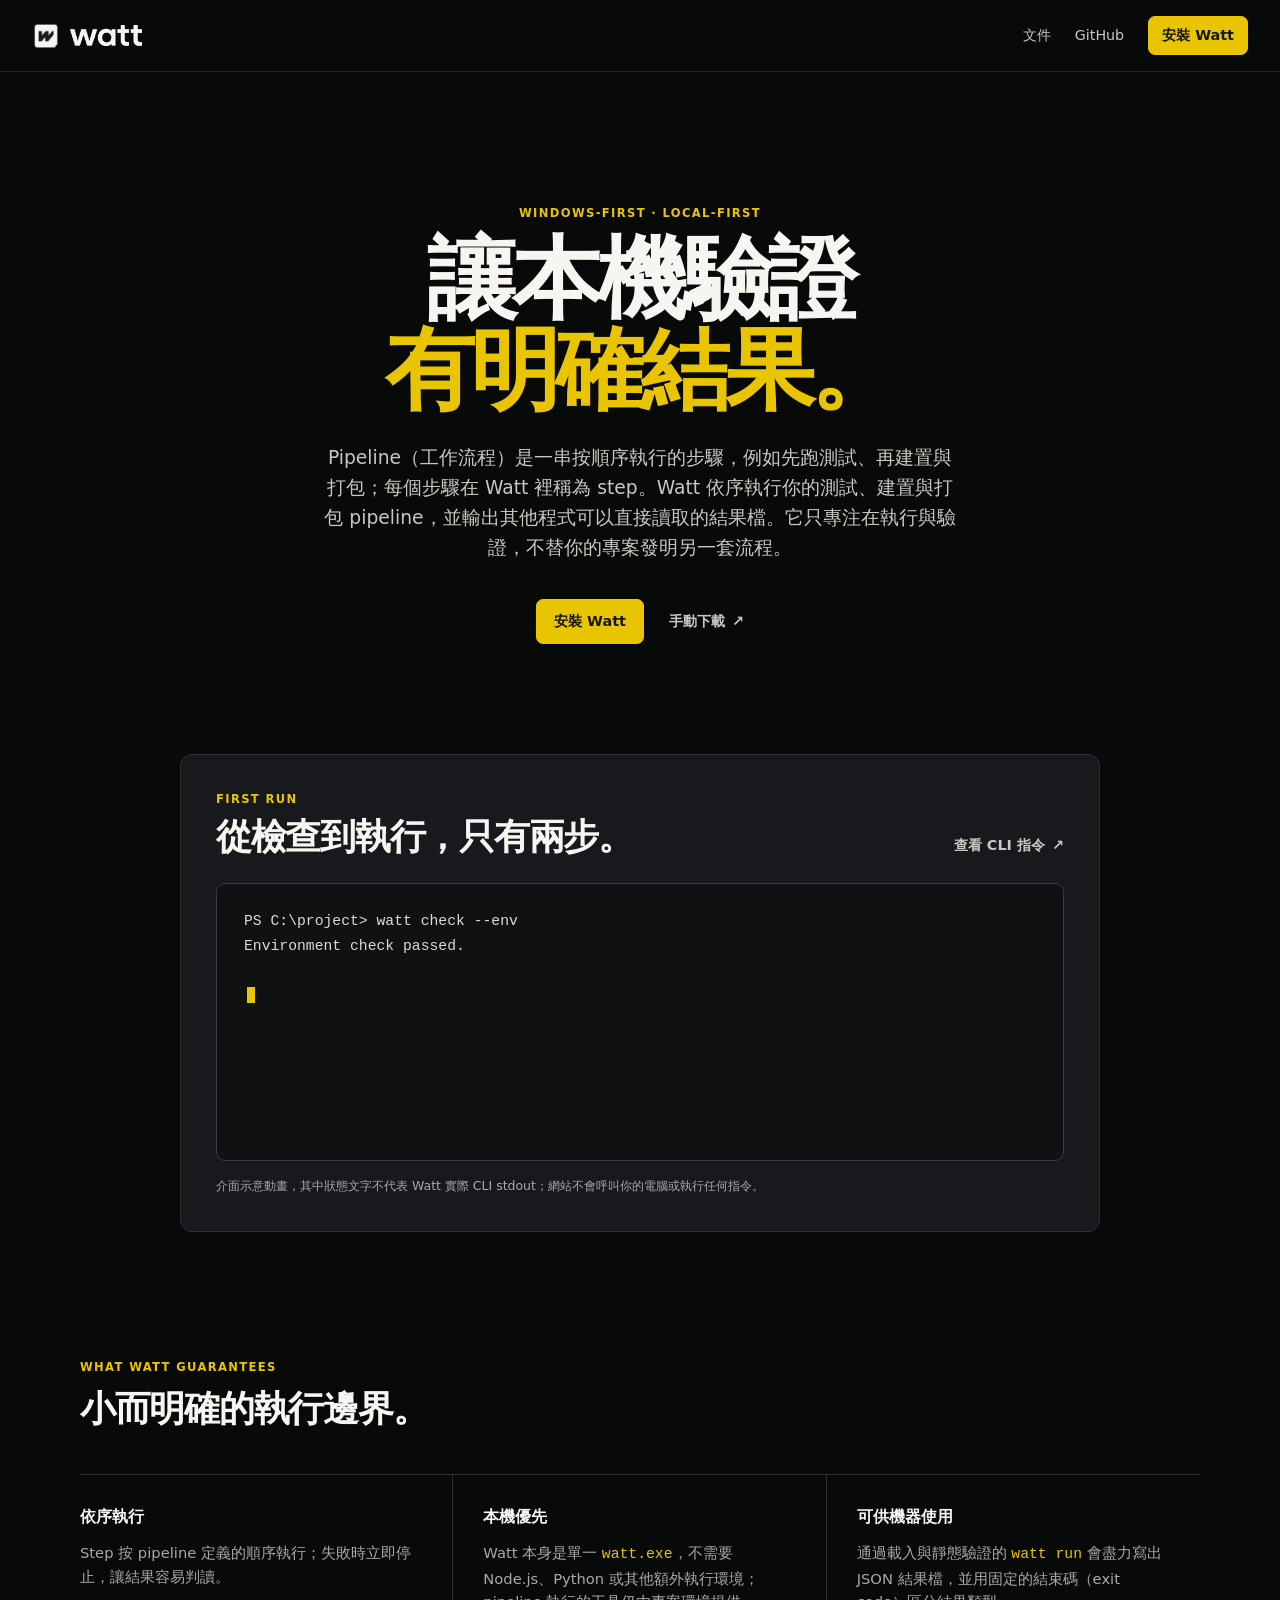
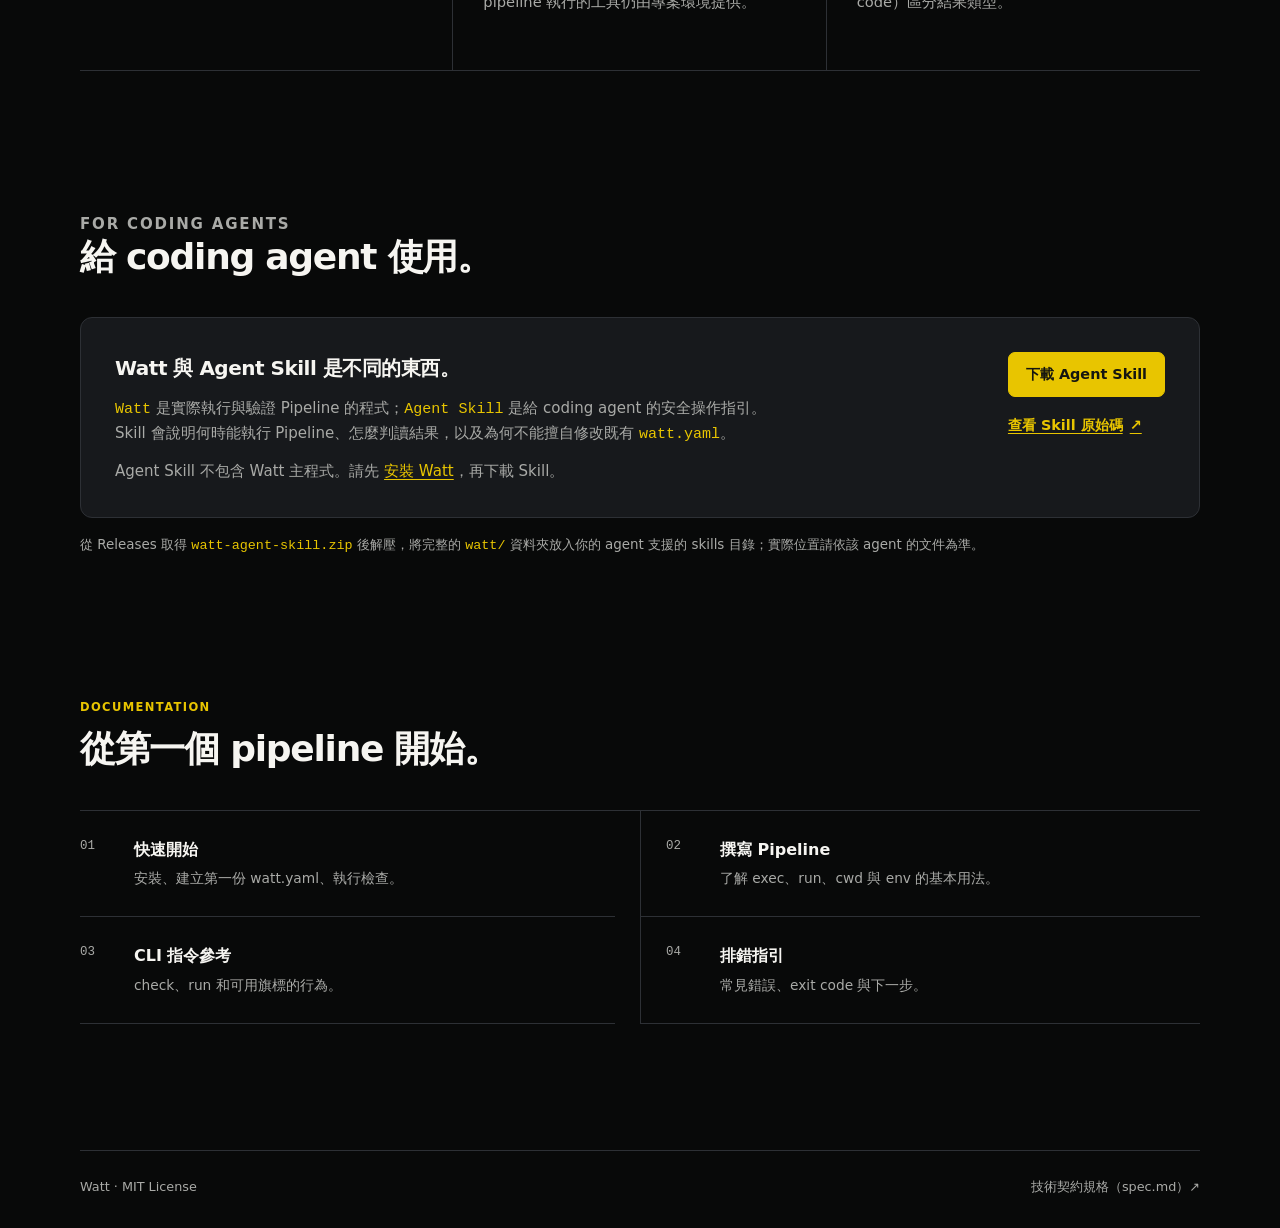
==== commit 383b4596: "feat: publish Watt Agent Skill release asset" ====
--- a/site/index.html
+++ b/site/index.html
@@ -36,6 +36,7 @@
       <p class="terminal-caption">介面示意動畫，其中狀態文字不代表 Watt 實際 CLI stdout；網站不會呼叫你的電腦或執行任何指令。</p>
     </section>
     <section class="principles" aria-labelledby="principles-title"><div class="section-intro"><p class="eyebrow">WHAT WATT GUARANTEES</p><h2 id="principles-title">小而明確的執行邊界。</h2></div><div class="principle-grid"><article><h3>依序執行</h3><p>Step 按 pipeline 定義的順序執行；失敗時立即停止，讓結果容易判讀。</p></article><article><h3>本機優先</h3><p>Watt 本身是單一 <code>watt.exe</code>，不需要 Node.js、Python 或其他額外執行環境；pipeline 執行的工具仍由專案環境提供。</p></article><article><h3>可供機器使用</h3><p>通過載入與靜態驗證的 <code>watt run</code> 會盡力寫出 JSON 結果檔，並用固定的結束碼（exit code）區分結果類型。</p></article></div></section>
+    <section class="agent-skill" aria-labelledby="agent-skill-title"><div class="section-intro"><p class="eyebrow">FOR CODING AGENTS</p><h2 id="agent-skill-title">給 coding agent 使用。</h2></div><div class="agent-skill-panel"><div><h3>Watt 與 Agent Skill 是不同的東西。</h3><p><code>Watt</code> 是實際執行與驗證 Pipeline 的程式；<code>Agent Skill</code> 是給 coding agent 的安全操作指引。Skill 會說明何時能執行 Pipeline、怎麼判讀結果，以及為何不能擅自修改既有 <code>watt.yaml</code>。</p><p>Agent Skill 不包含 Watt 主程式。請先 <a href="docs/getting-started.html#install">安裝 Watt</a>，再下載 Skill。</p></div><div class="agent-skill-actions"><a class="button" href="https://github.com/bext1998/WattCIAutomationEngine/releases">下載 Agent Skill</a><a class="text-link" href="https://github.com/bext1998/WattCIAutomationEngine/tree/main/skills/watt">查看 Skill 原始碼 <span aria-hidden="true">↗</span></a></div></div><p class="agent-skill-install">從 Releases 取得 <code>watt-agent-skill.zip</code> 後解壓，將完整的 <code>watt/</code> 資料夾放入你的 agent 支援的 skills 目錄；實際位置請依該 agent 的文件為準。</p></section>
     <section class="home-docs" aria-labelledby="docs-title"><div class="section-intro"><p class="eyebrow">DOCUMENTATION</p><h2 id="docs-title">從第一個 pipeline 開始。</h2></div><div class="docs-grid"><a href="docs/getting-started.html"><span>01</span><strong>快速開始</strong><small>安裝、建立第一份 watt.yaml、執行檢查。</small></a><a href="docs/pipeline-authoring.html"><span>02</span><strong>撰寫 Pipeline</strong><small>了解 exec、run、cwd 與 env 的基本用法。</small></a><a href="docs/cli-reference.html"><span>03</span><strong>CLI 指令參考</strong><small>check、run 和可用旗標的行為。</small></a><a href="docs/troubleshooting.html"><span>04</span><strong>排錯指引</strong><small>常見錯誤、exit code 與下一步。</small></a></div></section>
   </main>
   <footer class="site-footer"><span>Watt · MIT License</span><a href="https://github.com/bext1998/WattCIAutomationEngine/blob/main/docs/spec.md">技術契約規格（spec.md）↗</a></footer>
--- a/site/assets/site.css
+++ b/site/assets/site.css
@@ -1,6 +1,6 @@
 :root { --watt-yellow:#e8c500; --watt-carbon:#17191c; --watt-offwhite:#f6f5f1; --watt-gray:#c9c7c0; --page:#080909; --surface:#17191c; --surface-raised:#202226; --line:#2d3035; --line-soft:#212328; --text:#f6f5f1; --muted:#a9aaa7; --dim:#72746f; --max-content:760px; font-family:Inter,ui-sans-serif,system-ui,-apple-system,BlinkMacSystemFont,"Segoe UI","Noto Sans TC",sans-serif; color:var(--text); background:var(--page); }
 *{box-sizing:border-box} html{background:var(--page);scroll-behavior:smooth} body{min-width:320px;margin:0;color:var(--text);background:var(--page);line-height:1.6} a{color:inherit;text-decoration:none} button{font:inherit} code,pre{font-family:"Cascadia Code","SFMono-Regular",Consolas,monospace}
 .site-header{min-height:72px;display:flex;align-items:center;justify-content:space-between;gap:24px;padding:0 32px;border-bottom:1px solid var(--line-soft)}.brand{display:inline-flex;align-items:center;gap:10px;flex-shrink:0}.brand img{display:block;object-fit:contain}.brand-wordmark{height:21px;width:auto}.header-nav{display:flex;align-items:center;gap:24px;font-size:.89rem;color:var(--watt-gray)}.header-nav>a:not(.button):hover,.text-link:hover{color:var(--watt-yellow)}.button{display:inline-flex;justify-content:center;align-items:center;min-height:42px;padding:10px 17px;border:1px solid var(--watt-yellow);border-radius:7px;color:#151610;background:var(--watt-yellow);font-size:.9rem;font-weight:700;transition:background .18s ease,border-color .18s ease}.button:hover{background:#f5d52a;border-color:#f5d52a}.button-small{min-height:36px;padding:7px 13px}.text-link{display:inline-flex;gap:7px;align-items:center;font-size:.9rem;font-weight:600;color:var(--watt-gray);transition:color .18s ease}.eyebrow{margin:0 0 12px;color:var(--watt-yellow);font-size:.72rem;font-weight:750;letter-spacing:.12em}
-.home-page main{overflow:hidden}.home-hero{width:min(100% - 48px,920px);margin:0 auto;padding:132px 0 110px;text-align:center}.home-hero h1{max-width:820px;margin:0 auto 28px;font-size:clamp(2.8rem,7vw,5.8rem);line-height:1.01;letter-spacing:-.055em}.home-hero h1 span{color:var(--watt-yellow)}.home-hero>p{max-width:640px;margin:0 auto;color:var(--watt-gray);font-size:clamp(1rem,1.8vw,1.17rem)}.hero-actions{display:flex;align-items:center;justify-content:center;gap:25px;margin-top:36px}.terminal-showcase{width:min(100% - 48px,920px);margin:0 auto;padding:35px;border:1px solid var(--line);border-radius:12px;background:var(--surface)}.terminal-heading{display:flex;align-items:flex-end;justify-content:space-between;gap:24px;margin-bottom:26px}.terminal-heading .eyebrow{margin-bottom:7px}.terminal-heading h2,.section-intro h2{margin:0;letter-spacing:-.035em;font-size:clamp(1.55rem,3vw,2.25rem);line-height:1.15}.terminal{min-height:278px;padding:25px 27px;overflow:auto;border:1px solid #383b40;border-radius:9px;background:#101113}.terminal pre{margin:0;color:#d9ddd4;font-size:.92rem;line-height:1.72;white-space:pre-wrap}.terminal-cursor{display:inline-block;width:8px;height:1.1em;margin-left:3px;vertical-align:-2px;background:var(--watt-yellow);animation:blink .9s step-end infinite}.terminal-caption{margin:15px 0 0;color:var(--muted);font-size:.78rem}.principles,.home-docs{width:min(100% - 48px,1120px);margin:0 auto;padding:126px 0}.section-intro{max-width:570px}.principle-grid{display:grid;grid-template-columns:repeat(3,1fr);gap:0;margin-top:44px;border-top:1px solid var(--line);border-bottom:1px solid var(--line)}.principle-grid article{min-height:195px;padding:29px 30px 26px 0;border-right:1px solid var(--line)}.principle-grid article+article{padding-left:30px}.principle-grid article:last-child{border-right:0}.principle-grid h3{margin:0 0 12px;font-size:1rem}.principle-grid p{margin:0;color:var(--muted);font-size:.92rem}.principle-grid code{color:var(--watt-yellow)}.home-docs{padding-top:15px}.docs-grid{display:grid;grid-template-columns:repeat(2,1fr);margin-top:40px;border-top:1px solid var(--line)}.docs-grid a{display:grid;grid-template-columns:42px 1fr;gap:0 12px;padding:26px 26px 27px 0;border-bottom:1px solid var(--line)}.docs-grid a:nth-child(odd){margin-right:25px}.docs-grid a:nth-child(even){padding-left:25px;border-left:1px solid var(--line)}.docs-grid a:hover strong{color:var(--watt-yellow)}.docs-grid span{grid-row:span 2;color:var(--muted);font-family:"Cascadia Code",monospace;font-size:.78rem}.docs-grid strong{margin-bottom:5px;font-size:1rem;transition:color .18s ease}.docs-grid small{color:var(--muted);font-size:.86rem}.site-footer{display:flex;justify-content:space-between;gap:16px;width:min(100% - 48px,1120px);margin:0 auto;padding:26px 0 34px;border-top:1px solid var(--line);color:var(--muted);font-size:.8rem}.site-footer a:hover{color:var(--watt-yellow)}
+.home-page main{overflow:hidden}.home-hero{width:min(100% - 48px,920px);margin:0 auto;padding:132px 0 110px;text-align:center}.home-hero h1{max-width:820px;margin:0 auto 28px;font-size:clamp(2.8rem,7vw,5.8rem);line-height:1.01;letter-spacing:-.055em}.home-hero h1 span{color:var(--watt-yellow)}.home-hero>p{max-width:640px;margin:0 auto;color:var(--watt-gray);font-size:clamp(1rem,1.8vw,1.17rem)}.hero-actions{display:flex;align-items:center;justify-content:center;gap:25px;margin-top:36px}.terminal-showcase{width:min(100% - 48px,920px);margin:0 auto;padding:35px;border:1px solid var(--line);border-radius:12px;background:var(--surface)}.terminal-heading{display:flex;align-items:flex-end;justify-content:space-between;gap:24px;margin-bottom:26px}.terminal-heading .eyebrow{margin-bottom:7px}.terminal-heading h2,.section-intro h2{margin:0;letter-spacing:-.035em;font-size:clamp(1.55rem,3vw,2.25rem);line-height:1.15}.terminal{min-height:278px;padding:25px 27px;overflow:auto;border:1px solid #383b40;border-radius:9px;background:#101113}.terminal pre{margin:0;color:#d9ddd4;font-size:.92rem;line-height:1.72;white-space:pre-wrap}.terminal-cursor{display:inline-block;width:8px;height:1.1em;margin-left:3px;vertical-align:-2px;background:var(--watt-yellow);animation:blink .9s step-end infinite}.terminal-caption{margin:15px 0 0;color:var(--muted);font-size:.78rem}.principles,.agent-skill,.home-docs{width:min(100% - 48px,1120px);margin:0 auto;padding:126px 0}.section-intro{max-width:570px}.principle-grid{display:grid;grid-template-columns:repeat(3,1fr);gap:0;margin-top:44px;border-top:1px solid var(--line);border-bottom:1px solid var(--line)}.principle-grid article{min-height:195px;padding:29px 30px 26px 0;border-right:1px solid var(--line)}.principle-grid article+article{padding-left:30px}.principle-grid article:last-child{border-right:0}.principle-grid h3{margin:0 0 12px;font-size:1rem}.principle-grid p{margin:0;color:var(--muted);font-size:.92rem}.principle-grid code{color:var(--watt-yellow)}.agent-skill{padding-top:15px}.agent-skill-panel{display:flex;align-items:flex-start;justify-content:space-between;gap:44px;margin-top:40px;padding:34px;border:1px solid var(--line);border-radius:12px;background:var(--surface)}.agent-skill-panel>div:first-child{max-width:680px}.agent-skill h3{margin:0 0 12px;font-size:1.25rem;letter-spacing:-.025em}.agent-skill p{margin:0;color:var(--muted);font-size:.94rem}.agent-skill p+p{margin-top:13px}.agent-skill code{color:var(--watt-yellow)}.agent-skill a:not(.button){color:var(--watt-yellow);text-decoration:underline;text-underline-offset:3px}.agent-skill-actions{display:flex;flex:none;flex-direction:column;align-items:flex-start;gap:17px}.agent-skill-install{margin:16px 0 0!important;font-size:.84rem!important}.home-docs{padding-top:15px}.docs-grid{display:grid;grid-template-columns:repeat(2,1fr);margin-top:40px;border-top:1px solid var(--line)}.docs-grid a{display:grid;grid-template-columns:42px 1fr;gap:0 12px;padding:26px 26px 27px 0;border-bottom:1px solid var(--line)}.docs-grid a:nth-child(odd){margin-right:25px}.docs-grid a:nth-child(even){padding-left:25px;border-left:1px solid var(--line)}.docs-grid a:hover strong{color:var(--watt-yellow)}.docs-grid span{grid-row:span 2;color:var(--muted);font-family:"Cascadia Code",monospace;font-size:.78rem}.docs-grid strong{margin-bottom:5px;font-size:1rem;transition:color .18s ease}.docs-grid small{color:var(--muted);font-size:.86rem}.site-footer{display:flex;justify-content:space-between;gap:16px;width:min(100% - 48px,1120px);margin:0 auto;padding:26px 0 34px;border-top:1px solid var(--line);color:var(--muted);font-size:.8rem}.site-footer a:hover{color:var(--watt-yellow)}
 .docs-shell{display:grid;grid-template-columns:266px minmax(0,1fr) 210px;min-height:calc(100vh - 72px)}.docs-sidebar{position:sticky;top:0;align-self:start;height:calc(100vh - 72px);overflow-y:auto;padding:25px 18px 42px 24px;border-right:1px solid var(--line-soft)}.docs-sidebar h2{margin:27px 0 8px;color:var(--watt-gray);font-size:.75rem;letter-spacing:.02em}.docs-sidebar ul{margin:0;padding:0;list-style:none}.docs-sidebar a{display:block;padding:7px 9px;border-radius:6px;color:var(--muted);font-size:.87rem}.docs-sidebar a:hover{color:var(--text);background:var(--surface)}.docs-sidebar a[aria-current="page"]{color:var(--text);background:#27292d}.docs-sidebar .sidebar-home{padding-left:9px;color:var(--watt-gray)}.docs-content{width:min(calc(100% - 112px),var(--max-content));min-height:calc(100vh - 72px);margin-left:56px;padding:63px 0 110px}.docs-content h1{margin:0 0 17px;font-size:clamp(2.25rem,5vw,3.4rem);letter-spacing:-.05em;line-height:1.08}.docs-content h2{margin:60px 0 17px;padding-top:5px;font-size:1.55rem;letter-spacing:-.03em;line-height:1.2}.docs-content h3{margin:34px 0 10px;font-size:1.04rem}.docs-content p,.docs-content li{color:var(--watt-gray);font-size:.96rem}.docs-content p{margin:0 0 18px}.docs-content ul,.docs-content ol{padding-left:23px;margin:0 0 20px}.docs-content li+li{margin-top:8px}.docs-content a:not(.button){color:var(--watt-yellow);text-decoration:underline;text-underline-offset:3px}.lead{max-width:700px;color:var(--watt-gray);font-size:1.12rem!important;line-height:1.65}.guide-notice{display:flex;gap:12px;margin:30px 0 34px;padding:14px 16px;border:1px solid #4b4935;border-radius:8px;background:#201f18;color:var(--watt-gray);font-size:.86rem}.guide-notice strong{color:var(--watt-yellow);white-space:nowrap}.docs-content :not(pre)>code{padding:2px 5px;border-radius:4px;color:#e0decc;background:var(--surface-raised);font-size:.86em}.code-block{position:relative;margin:22px 0 25px;border:1px solid #34373d;border-radius:8px;overflow:hidden;background:#151618}.code-block-header{display:flex;align-items:center;justify-content:space-between;min-height:44px;padding:0 12px 0 16px;border-bottom:1px solid #34373d;color:var(--muted);font-family:"Cascadia Code",monospace;font-size:.78rem}.copy-button{padding:5px 8px;border:1px solid #55585d;border-radius:5px;color:var(--watt-gray);background:transparent;font-size:.73rem;cursor:pointer}.copy-button:hover,.copy-button:focus-visible{border-color:var(--watt-yellow);color:var(--watt-yellow);outline:0}.code-block pre{margin:0;padding:18px;overflow-x:auto;color:#e6e5dc;font-size:.84rem;line-height:1.65}.field-table,.exit-table{width:100%;margin:21px 0 28px;border-collapse:collapse;font-size:.88rem}.field-table th,.field-table td,.exit-table th,.exit-table td{padding:11px 12px;border:1px solid var(--line);text-align:left;vertical-align:top}.field-table th,.exit-table th{color:var(--watt-gray);background:var(--surface);font-size:.76rem}.field-table td,.exit-table td{color:var(--muted)}.field-table td:first-child,.exit-table td:first-child{color:var(--text);font-family:"Cascadia Code",monospace;white-space:nowrap}.callout{margin:25px 0;padding:15px 17px;border-left:3px solid var(--watt-yellow);background:var(--surface);color:var(--watt-gray);font-size:.9rem}.toc{position:sticky;top:0;align-self:start;padding:65px 20px 30px;border-left:1px solid var(--line-soft)}.toc p{margin:0 0 10px;color:var(--muted);font-size:.72rem;font-weight:700;letter-spacing:.09em}.toc a{display:block;margin:9px 0;color:var(--muted);font-size:.79rem}.toc a:hover{color:var(--watt-yellow)}.table-wrap{overflow-x:auto}
-@keyframes blink{50%{opacity:0}}@media(max-width:980px){.docs-shell{grid-template-columns:225px minmax(0,1fr)}.toc{display:none}.docs-content{width:min(calc(100% - 96px),var(--max-content));margin-left:48px}}@media(max-width:700px){.site-header{min-height:62px;padding:0 18px}.header-nav{gap:14px;font-size:.8rem}.header-nav>a:nth-child(2){display:none}.button-small{min-height:32px;padding:6px 9px}.home-hero{width:min(100% - 36px,920px);padding:90px 0 74px;text-align:left}.home-hero h1,.home-hero>p{margin-left:0}.hero-actions{justify-content:flex-start}.terminal-showcase,.principles,.home-docs,.site-footer{width:min(100% - 36px,920px)}.terminal-showcase{padding:23px 18px}.terminal-heading{align-items:flex-start;flex-direction:column}.terminal{min-height:236px;padding:18px}.principles,.home-docs{padding:86px 0}.principle-grid,.docs-grid{grid-template-columns:1fr}.principle-grid article,.principle-grid article+article{min-height:auto;padding:24px 0;border-right:0;border-bottom:1px solid var(--line)}.principle-grid article:last-child{border-bottom:0}.docs-grid a:nth-child(odd){margin-right:0}.docs-grid a:nth-child(even){padding-left:0;border-left:0}.site-footer{flex-direction:column}.docs-shell{display:block}.docs-sidebar{position:static;height:auto;padding:13px 18px;overflow-x:auto;border-right:0;border-bottom:1px solid var(--line-soft);white-space:nowrap;display:flex;align-items:center;gap:4px}.docs-sidebar h2{display:none}.docs-sidebar ul{display:flex;gap:4px}.docs-sidebar a{display:inline-block}.docs-sidebar .sidebar-home{margin-right:8px}.docs-content{width:min(100% - 36px,var(--max-content));min-height:auto;margin:0 auto;padding:46px 0 80px}.docs-content h2{margin-top:47px}.guide-notice{align-items:flex-start;flex-direction:column;gap:5px}}@media(prefers-reduced-motion:reduce){html{scroll-behavior:auto}.terminal-cursor{animation:none}}
+@keyframes blink{50%{opacity:0}}@media(max-width:980px){.docs-shell{grid-template-columns:225px minmax(0,1fr)}.toc{display:none}.docs-content{width:min(calc(100% - 96px),var(--max-content));margin-left:48px}}@media(max-width:700px){.site-header{min-height:62px;padding:0 18px}.header-nav{gap:14px;font-size:.8rem}.header-nav>a:nth-child(2){display:none}.button-small{min-height:32px;padding:6px 9px}.home-hero{width:min(100% - 36px,920px);padding:90px 0 74px;text-align:left}.home-hero h1,.home-hero>p{margin-left:0}.hero-actions{justify-content:flex-start}.terminal-showcase,.principles,.agent-skill,.home-docs,.site-footer{width:min(100% - 36px,920px)}.terminal-showcase{padding:23px 18px}.terminal-heading{align-items:flex-start;flex-direction:column}.terminal{min-height:236px;padding:18px}.principles,.agent-skill,.home-docs{padding:86px 0}.agent-skill{padding-top:15px}.agent-skill-panel{flex-direction:column;gap:25px;padding:24px}.principle-grid,.docs-grid{grid-template-columns:1fr}.principle-grid article,.principle-grid article+article{min-height:auto;padding:24px 0;border-right:0;border-bottom:1px solid var(--line)}.principle-grid article:last-child{border-bottom:0}.docs-grid a:nth-child(odd){margin-right:0}.docs-grid a:nth-child(even){padding-left:0;border-left:0}.site-footer{flex-direction:column}.docs-shell{display:block}.docs-sidebar{position:static;height:auto;padding:13px 18px;overflow-x:auto;border-right:0;border-bottom:1px solid var(--line-soft);white-space:nowrap;display:flex;align-items:center;gap:4px}.docs-sidebar h2{display:none}.docs-sidebar ul{display:flex;gap:4px}.docs-sidebar a{display:inline-block}.docs-sidebar .sidebar-home{margin-right:8px}.docs-content{width:min(100% - 36px,var(--max-content));min-height:auto;margin:0 auto;padding:46px 0 80px}.docs-content h2{margin-top:47px}.guide-notice{align-items:flex-start;flex-direction:column;gap:5px}}@media(prefers-reduced-motion:reduce){html{scroll-behavior:auto}.terminal-cursor{animation:none}}
